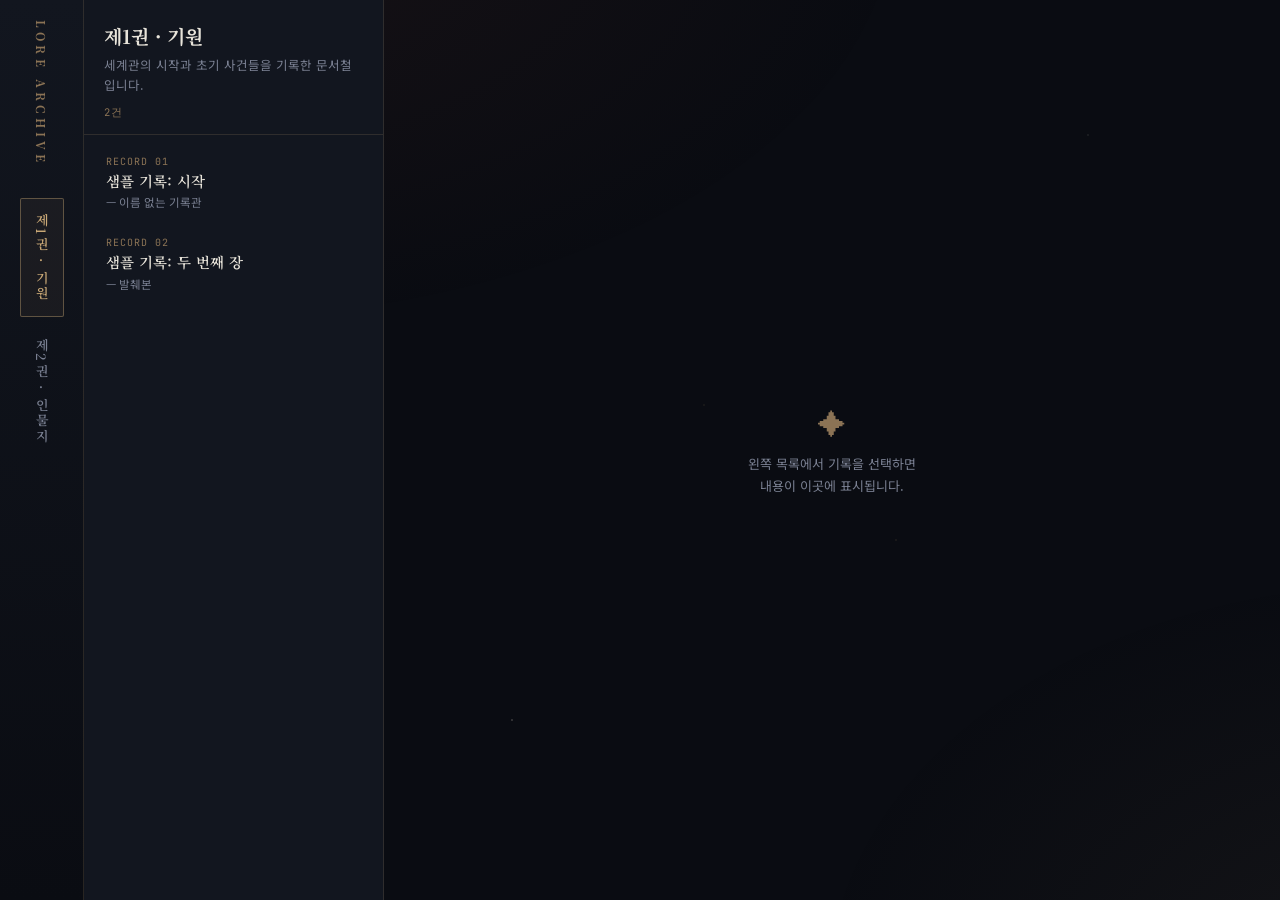
==== lore-viewer/index.html @ 01364e87 "Add files via upload" ====
<!DOCTYPE html>
<html lang="ko">
<head>
<meta charset="UTF-8">
<meta name="viewport" content="width=device-width, initial-scale=1.0">
<title>LORE ARCHIVE</title>
<link rel="preconnect" href="https://fonts.googleapis.com">
<link href="https://fonts.googleapis.com/css2?family=Noto+Serif+KR:wght@400;600;700&family=Noto+Sans+KR:wght@300;400;500;700&family=JetBrains+Mono:wght@400;500&display=swap" rel="stylesheet">
<link rel="stylesheet" href="assets/style.css">
</head>
<body>
  <div class="starfield"></div>
  <div class="void-glow"></div>

  <div class="app">
    <!-- 1열: 문서철 스파인 -->
    <nav class="spine" id="spine">
      <div class="spine__brand">LORE ARCHIVE</div>
      <!-- 문서철 버튼이 JS로 채워집니다 -->
    </nav>

    <!-- 2열: 기록 목록 -->
    <aside class="roster">
      <div class="roster__header">
        <h1 class="roster__title" id="rosterTitle">기록 보관소</h1>
        <p class="roster__desc" id="rosterDesc">문서철을 선택해 기록을 열람하세요.</p>
        <span class="roster__count" id="rosterCount">0건</span>
      </div>
      <ul class="roster__list" id="rosterList"></ul>
    </aside>

    <!-- 3열: 열람 패널 -->
    <main class="reader" id="reader">
      <div class="reader__empty" id="readerEmpty">
        <div class="reader__empty-mark">✦</div>
        <div class="reader__empty-text">왼쪽 목록에서 기록을 선택하면<br>내용이 이곳에 표시됩니다.</div>
      </div>
      <div class="reader__inner" id="readerInner" style="display:none;"></div>
    </main>
  </div>

  <script src="assets/viewer.js"></script>
</body>
</html>
---- lore-viewer/assets/style.css ----
/* ==========================================================================
   LORE ARCHIVE — 디자인 토큰
   Color   : Void(#0A0C12) / Panel(#12161F) / Bronze(#C9A876) / Ember(#B3543A) / Parchment(#E8E4DA) / Mist(#7A8092)
   Type    : Display = Noto Serif KR (700) / Body = Noto Sans KR / Utility = JetBrains Mono
   Layout  : 3열 — 문서철(Books) 세로 스파인 · 기록 목록 · 열람 패널
   Signature: 기록을 열 때 그려지는 "각인선(inscription line)" SVG 디바이더
   ========================================================================== */

:root{
  --void:#0A0C12;
  --panel:#12161F;
  --panel-raised:#171C27;
  --bronze:#C9A876;
  --bronze-dim:#8B7355;
  --ember:#B3543A;
  --parchment:#E8E4DA;
  --mist:#7A8092;
  --line: rgba(201,168,118,0.16);
  --line-strong: rgba(201,168,118,0.4);
  --shadow: 0 20px 60px rgba(0,0,0,0.55);
  --radius: 2px;
  --ease: cubic-bezier(.22,.7,.2,1);
}

*{box-sizing:border-box;}
html,body{height:100%;}
body{
  margin:0;
  background:var(--void);
  color:var(--parchment);
  font-family:'Noto Sans KR', sans-serif;
  overflow:hidden;
}

::selection{ background:var(--bronze); color:var(--void); }

/* 배경 성좌(starfield) — 은은하게, reduced-motion 존중 */
.starfield{
  position:fixed; inset:0; z-index:0; pointer-events:none;
  background:
    radial-gradient(1px 1px at 20% 30%, rgba(201,168,118,.5), transparent),
    radial-gradient(1px 1px at 70% 60%, rgba(201,168,118,.35), transparent),
    radial-gradient(1.5px 1.5px at 40% 80%, rgba(232,228,218,.4), transparent),
    radial-gradient(1px 1px at 85% 15%, rgba(232,228,218,.3), transparent),
    radial-gradient(1px 1px at 55% 45%, rgba(201,168,118,.3), transparent),
    radial-gradient(1px 1px at 10% 70%, rgba(232,228,218,.25), transparent);
  background-size: 100% 100%;
  opacity:.8;
}
.void-glow{
  position:fixed; inset:0; z-index:0; pointer-events:none;
  background: radial-gradient(1200px 700px at 15% -10%, rgba(179,84,58,.08), transparent 60%),
              radial-gradient(1000px 700px at 110% 110%, rgba(201,168,118,.06), transparent 60%);
}

.app{
  position:relative; z-index:1;
  display:grid;
  grid-template-columns: 84px 300px 1fr;
  height:100vh;
}

/* ---------- 1열: 문서철 스파인 ---------- */
.spine{
  border-right:1px solid var(--line);
  background:linear-gradient(180deg, var(--panel), var(--void));
  display:flex; flex-direction:column; align-items:center;
  padding:20px 0;
  overflow-y:auto;
}
.spine__brand{
  writing-mode:vertical-rl;
  font-family:'Noto Serif KR', serif;
  font-weight:700; letter-spacing:.35em;
  font-size:12px; color:var(--bronze-dim);
  margin-bottom:32px;
  text-transform:uppercase;
}
.spine__book{
  writing-mode:vertical-rl;
  width:44px; padding:14px 0;
  margin-bottom:6px;
  font-family:'Noto Serif KR', serif; font-size:13px; font-weight:600;
  letter-spacing:.18em;
  color:var(--mist);
  background:transparent; border:1px solid transparent; border-radius:var(--radius);
  cursor:pointer; text-align:center;
  transition: color .25s var(--ease), border-color .25s var(--ease), background .25s var(--ease);
}
.spine__book:hover{ color:var(--parchment); }
.spine__book.is-active{
  color:var(--bronze);
  border-color:var(--line-strong);
  background:rgba(201,168,118,.06);
}

/* ---------- 2열: 기록 목록 ---------- */
.roster{
  border-right:1px solid var(--line);
  background:var(--panel);
  overflow-y:auto;
  display:flex; flex-direction:column;
}
.roster__header{
  padding:22px 20px 14px;
  border-bottom:1px solid var(--line);
}
.roster__title{
  font-family:'Noto Serif KR', serif; font-weight:700; font-size:19px;
  margin:0 0 6px;
  color:var(--parchment);
}
.roster__desc{
  margin:0; font-size:12.5px; line-height:1.6; color:var(--mist);
}
.roster__count{
  font-family:'JetBrains Mono', monospace; font-size:10.5px;
  letter-spacing:.12em; color:var(--bronze-dim); text-transform:uppercase;
  margin-top:10px; display:block;
}
.roster__list{ list-style:none; margin:0; padding:8px; flex:1; }
.entry-item{
  padding:12px 12px; border-radius:var(--radius);
  cursor:pointer; margin-bottom:2px;
  border-left:2px solid transparent;
  transition: background .2s var(--ease), border-color .2s var(--ease);
}
.entry-item:hover{ background:rgba(201,168,118,.05); }
.entry-item.is-active{
  background:rgba(201,168,118,.08);
  border-left-color:var(--bronze);
}
.entry-item__idx{
  font-family:'JetBrains Mono', monospace; font-size:10px; color:var(--bronze-dim);
  letter-spacing:.1em;
}
.entry-item__title{
  font-family:'Noto Serif KR', serif; font-size:14.5px; font-weight:600;
  color:var(--parchment); margin-top:3px; line-height:1.4;
}
.entry-item__sub{
  font-size:11.5px; color:var(--mist); margin-top:3px;
  overflow:hidden; text-overflow:ellipsis; white-space:nowrap;
}
.roster__empty{ padding:40px 20px; color:var(--mist); font-size:13px; text-align:center; }

/* ---------- 3열: 열람 패널 ---------- */
.reader{ overflow-y:auto; position:relative; }
.reader__inner{
  max-width:760px; margin:0 auto; padding:64px 56px 120px;
  animation: rise .5s var(--ease);
}
@keyframes rise{ from{opacity:0; transform:translateY(8px);} to{opacity:1; transform:translateY(0);} }

.reader__eyebrow{
  font-family:'JetBrains Mono', monospace; font-size:11px; letter-spacing:.2em;
  color:var(--bronze-dim); text-transform:uppercase; margin-bottom:14px;
}
.reader__title{
  font-family:'Noto Serif KR', serif; font-weight:700;
  font-size:36px; line-height:1.3; margin:0 0 10px; color:var(--parchment);
}
.reader__subtitle{
  font-family:'Noto Serif KR', serif; font-style:italic; font-weight:400;
  font-size:16px; color:var(--bronze); margin:0 0 28px; line-height:1.6;
}

/* 시그니처: 각인선 — 열람 시 그려지는 SVG 디바이더 */
.inscription{ width:100%; height:22px; display:block; margin-bottom:32px; overflow:visible; }
.inscription path{
  fill:none; stroke:var(--bronze); stroke-width:1;
  stroke-dasharray: 600; stroke-dashoffset:600;
  animation: draw 1.1s var(--ease) forwards;
}
@keyframes draw{ to{ stroke-dashoffset:0; } }
.inscription circle{ fill:var(--ember); opacity:0; animation: dot .3s ease forwards .9s; }
@keyframes dot{ to{ opacity:1; } }

.reader__body{
  font-size:15.5px; line-height:1.95; color:var(--parchment);
  white-space:pre-wrap; word-break:keep-all;
}
.reader__body p{ margin:0 0 1.3em; }

.reader__footer{
  margin-top:56px; padding-top:20px; border-top:1px solid var(--line);
  display:flex; justify-content:space-between; align-items:center;
  font-family:'JetBrains Mono', monospace; font-size:10.5px; letter-spacing:.1em;
  color:var(--mist); text-transform:uppercase;
}

.reader__empty{
  height:100%; display:flex; flex-direction:column; align-items:center; justify-content:center;
  color:var(--mist); text-align:center; gap:10px;
}
.reader__empty-mark{ font-size:28px; color:var(--bronze-dim); font-family:'Noto Serif KR',serif; }
.reader__empty-text{ font-size:13px; max-width:280px; line-height:1.7; }

/* 스크롤바 */
::-webkit-scrollbar{ width:8px; }
::-webkit-scrollbar-track{ background:transparent; }
::-webkit-scrollbar-thumb{ background:var(--line-strong); border-radius:4px; }

/* 포커스 표시 */
:focus-visible{ outline:1.5px solid var(--bronze); outline-offset:2px; }

/* 모바일 */
@media (max-width:860px){
  .app{ grid-template-columns:1fr; grid-template-rows:auto auto 1fr; height:auto; min-height:100vh; }
  .spine{ flex-direction:row; border-right:none; border-bottom:1px solid var(--line); padding:10px; overflow-x:auto; }
  .spine__brand{ display:none; }
  .spine__book{ writing-mode:horizontal-tb; padding:8px 14px; }
  .roster{ border-right:none; border-bottom:1px solid var(--line); max-height:280px; }
  .reader__inner{ padding:36px 22px 80px; }
  .reader__title{ font-size:28px; }
}

@media (prefers-reduced-motion: reduce){
  .reader__inner{ animation:none; }
  .inscription path{ animation:none; stroke-dashoffset:0; }
  .inscription circle{ animation:none; opacity:1; }
}

/* ---------- 관리자 페이지 전용 ---------- */
.admin-body{ overflow:auto; }
.admin{
  position:relative; z-index:1;
  max-width:920px; margin:0 auto; padding:48px 32px 100px;
}
.admin__header{ margin-bottom:32px; }
.admin__title{
  font-family:'Noto Serif KR', serif; font-weight:700; font-size:28px; margin:0 0 8px;
}
.admin__desc{ color:var(--mist); font-size:13.5px; line-height:1.7; margin:0; max-width:640px; }

.card{
  background:var(--panel); border:1px solid var(--line); border-radius:var(--radius);
  padding:26px; margin-bottom:22px;
}
.card__title{
  font-family:'Noto Serif KR', serif; font-size:16px; font-weight:700; margin:0 0 16px;
  color:var(--bronze);
}
.field{ margin-bottom:16px; }
.field label{
  display:block; font-size:11.5px; letter-spacing:.08em; color:var(--mist);
  text-transform:uppercase; margin-bottom:6px; font-family:'JetBrains Mono', monospace;
}
.field input, .field select, .field textarea{
  width:100%; background:var(--void); border:1px solid var(--line);
  color:var(--parchment); padding:10px 12px; border-radius:var(--radius);
  font-family:'Noto Sans KR', sans-serif; font-size:13.5px;
}
.field textarea{ min-height:160px; resize:vertical; line-height:1.7; }
.field input:focus, .field select:focus, .field textarea:focus{ border-color:var(--bronze); }
.field--row{ display:flex; gap:12px; }
.field--row > *{ flex:1; }

.btn{
  background:transparent; border:1px solid var(--bronze); color:var(--bronze);
  padding:10px 18px; border-radius:var(--radius); font-size:13px; cursor:pointer;
  font-family:'Noto Sans KR', sans-serif; letter-spacing:.02em;
  transition: background .2s var(--ease), color .2s var(--ease);
}
.btn:hover{ background:var(--bronze); color:var(--void); }
.btn--ghost{ border-color:var(--line-strong); color:var(--mist); }
.btn--ghost:hover{ background:rgba(255,255,255,.05); color:var(--parchment); }
.btn--danger{ border-color:var(--ember); color:var(--ember); }
.btn--danger:hover{ background:var(--ember); color:var(--void); }
.btn-row{ display:flex; gap:10px; margin-top:6px; }

.list-row{
  display:flex; justify-content:space-between; align-items:center;
  padding:12px 4px; border-bottom:1px solid var(--line);
  font-size:13.5px;
}
.list-row:last-child{ border-bottom:none; }
.list-row__meta{ color:var(--mist); font-size:11.5px; margin-top:2px; }
.list-row__actions{ display:flex; gap:8px; }
.list-row__actions button{
  background:none; border:none; color:var(--mist); cursor:pointer; font-size:12px;
  text-decoration:underline; padding:2px;
}
.list-row__actions button:hover{ color:var(--bronze); }

.status{
  font-family:'JetBrains Mono', monospace; font-size:12px; letter-spacing:.05em;
  padding:10px 12px; border-radius:var(--radius); margin-top:14px; display:none;
}
.status.is-visible{ display:block; }
.status--ok{ background:rgba(201,168,118,.1); color:var(--bronze); border:1px solid var(--line-strong); }
.status--err{ background:rgba(179,84,58,.12); color:#e08a6f; border:1px solid rgba(179,84,58,.4); }
.status--info{ background:rgba(122,128,146,.1); color:var(--mist); border:1px solid var(--line); }

.hint{ font-size:12px; color:var(--mist); line-height:1.7; margin-top:8px; }
.hint a{ color:var(--bronze); }
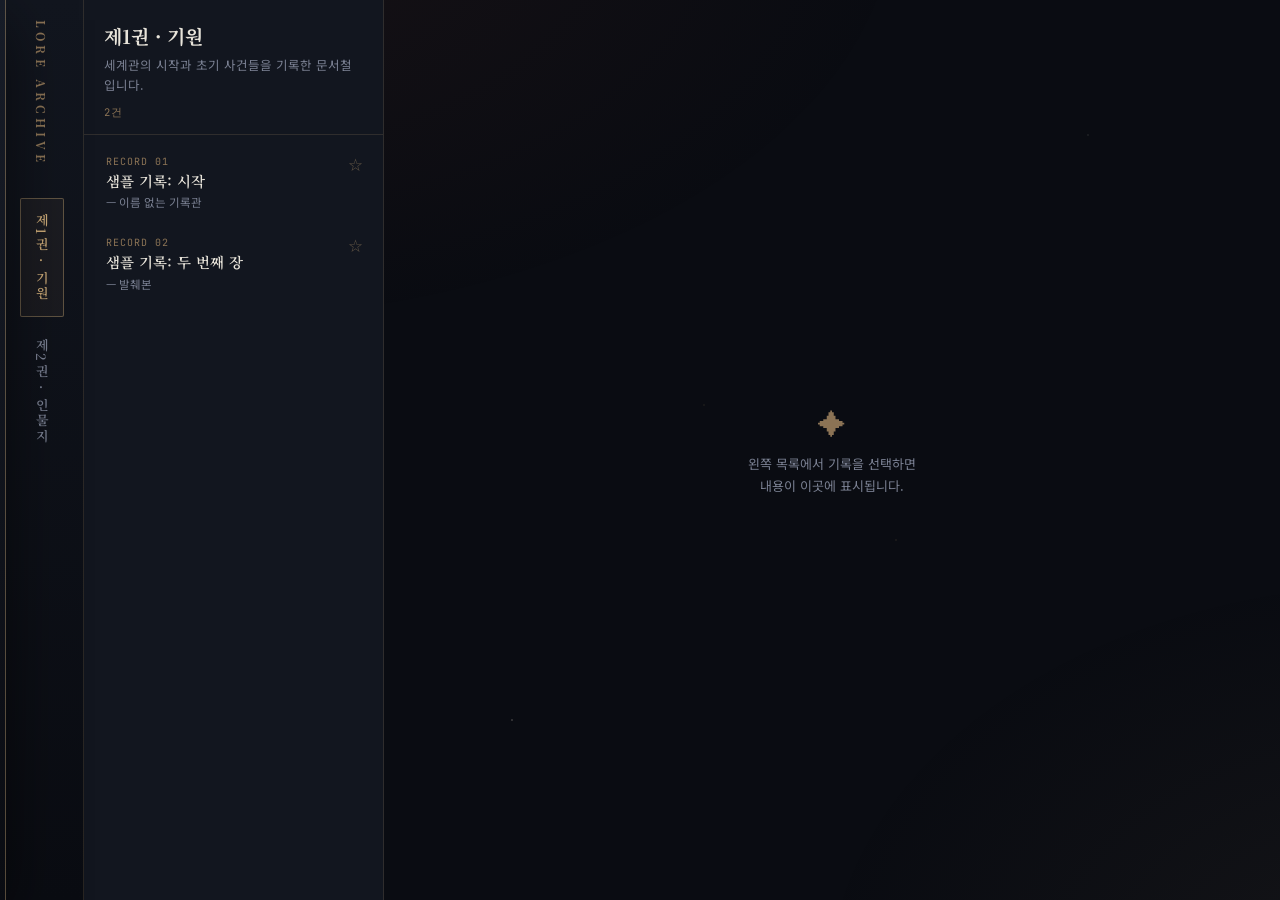
==== commit 74ecec49: "Add files via upload" ====
--- a/lore-viewer/index.html
+++ b/lore-viewer/index.html
@@ -11,6 +11,34 @@
 <body>
   <div class="starfield"></div>
   <div class="void-glow"></div>
+
+  <!-- 좌측 끝 호버 메뉴 -->
+  <div class="edge-trigger" id="edgeTrigger"></div>
+  <nav class="side-menu" id="sideMenu">
+    <div class="side-menu__tab" id="sideMenuTab" role="button" tabindex="0" aria-label="메뉴 열기">☰</div>
+    <div class="side-menu__panel">
+      <div class="side-menu__brand">LORE ARCHIVE</div>
+      <div class="side-menu__user" id="sideMenuUser">게스트로 열람 중</div>
+      <button class="side-menu__item" id="btnLogin" type="button">로그인</button>
+      <button class="side-menu__item" id="btnFavorites" type="button">즐겨찾기</button>
+      <button class="side-menu__item" id="btnTags" type="button">태그</button>
+      <div class="side-menu__divider"></div>
+      <button class="side-menu__item side-menu__item--admin" id="btnAdmin" type="button">관리자 페이지로 이동</button>
+    </div>
+  </nav>
+
+  <!-- 공용 모달 (로그인 / 관리자 비밀번호) -->
+  <div class="modal-overlay" id="modalOverlay">
+    <div class="modal">
+      <div class="modal__title" id="modalTitle"></div>
+      <input class="modal__input" id="modalInput" autocomplete="off">
+      <div class="modal__error" id="modalError"></div>
+      <div class="modal__actions">
+        <button class="btn btn--ghost" id="modalCancel" type="button">취소</button>
+        <button class="btn" id="modalConfirm" type="button">확인</button>
+      </div>
+    </div>
+  </div>
 
   <div class="app">
     <!-- 1열: 문서철 스파인 -->
--- a/lore-viewer/assets/style.css
+++ b/lore-viewer/assets/style.css
@@ -60,6 +60,109 @@
   height:100vh;
 }
 
+/* ---------- 좌측 끝 호버 메뉴 ---------- */
+.edge-trigger{
+  position:fixed; top:0; left:0; width:14px; height:100vh; z-index:40;
+}
+.side-menu{
+  position:fixed; top:0; left:0; height:100vh; z-index:41;
+  display:flex; align-items:stretch;
+  transform:translateX(calc(-100% + 6px));
+  transition: transform .3s var(--ease);
+}
+.side-menu.is-open{ transform:translateX(0); }
+.side-menu__tab{
+  width:6px; align-self:center; height:64px; margin:auto 0;
+  background:var(--bronze); border-radius:0 3px 3px 0; opacity:.55;
+  cursor:pointer; transition: opacity .2s var(--ease), width .2s var(--ease);
+}
+.side-menu:hover .side-menu__tab, .side-menu.is-open .side-menu__tab{ opacity:.9; }
+.side-menu__panel{
+  width:236px; height:100%; overflow-y:auto;
+  background:linear-gradient(180deg, var(--panel-raised), var(--void));
+  border-right:1px solid var(--line-strong);
+  box-shadow: var(--shadow);
+  padding:24px 18px; display:flex; flex-direction:column; gap:4px;
+}
+.side-menu__brand{
+  font-family:'Noto Serif KR', serif; font-weight:700; letter-spacing:.2em;
+  font-size:13px; color:var(--bronze); text-transform:uppercase; margin-bottom:4px;
+}
+.side-menu__user{
+  font-size:11.5px; color:var(--mist); margin-bottom:16px;
+  font-family:'JetBrains Mono', monospace; letter-spacing:.03em;
+}
+.side-menu__item{
+  display:block; width:100%; text-align:left;
+  background:transparent; border:1px solid transparent; border-radius:var(--radius);
+  color:var(--parchment); font-family:'Noto Sans KR', sans-serif; font-size:13.5px;
+  padding:11px 12px; cursor:pointer;
+  transition: background .2s var(--ease), border-color .2s var(--ease), color .2s var(--ease);
+}
+.side-menu__item:hover{ background:rgba(201,168,118,.08); border-color:var(--line); }
+.side-menu__item.is-active{ color:var(--bronze); border-color:var(--line-strong); background:rgba(201,168,118,.06); }
+.side-menu__item--admin{ color:var(--ember); }
+.side-menu__item--admin:hover{ background:rgba(179,84,58,.12); border-color:rgba(179,84,58,.4); }
+.side-menu__divider{ height:1px; background:var(--line); margin:10px 0; }
+
+/* ---------- 모달 ---------- */
+.modal-overlay{
+  position:fixed; inset:0; z-index:60; display:none;
+  align-items:center; justify-content:center;
+  background:rgba(10,12,18,.72); backdrop-filter:blur(2px);
+}
+.modal-overlay.is-open{ display:flex; }
+.modal{
+  width:min(360px, 90vw); background:var(--panel-raised);
+  border:1px solid var(--line-strong); border-radius:var(--radius);
+  box-shadow:var(--shadow); padding:22px;
+}
+.modal__title{
+  font-family:'Noto Serif KR', serif; font-weight:700; font-size:15px;
+  color:var(--parchment); margin-bottom:14px;
+}
+.modal__input{
+  width:100%; background:var(--void); border:1px solid var(--line);
+  color:var(--parchment); padding:10px 12px; border-radius:var(--radius);
+  font-family:'Noto Sans KR', sans-serif; font-size:13.5px;
+}
+.modal__input:focus{ border-color:var(--bronze); }
+.modal__error{
+  font-size:11.5px; color:#e08a6f; min-height:16px; margin-top:8px;
+}
+.modal__actions{ display:flex; justify-content:flex-end; gap:10px; margin-top:12px; }
+
+/* ---------- 즐겨찾기 / 태그 ---------- */
+.entry-item{ position:relative; }
+.entry-item__star{
+  position:absolute; top:10px; right:8px;
+  background:none; border:none; cursor:pointer;
+  font-size:15px; color:var(--line-strong); line-height:1; padding:4px;
+}
+.entry-item__star:hover{ color:var(--bronze); }
+.entry-item__star.is-fav{ color:var(--bronze); }
+.entry-item__tags{ display:flex; flex-wrap:wrap; gap:4px; margin-top:6px; }
+.tag-chip{
+  font-family:'JetBrains Mono', monospace; font-size:10px; letter-spacing:.04em;
+  color:var(--bronze-dim); border:1px solid var(--line); border-radius:10px;
+  padding:2px 8px;
+}
+.tag-cloud{ display:flex; flex-wrap:wrap; gap:8px; padding:14px 16px; }
+.tag-cloud__item{
+  background:transparent; border:1px solid var(--line-strong); border-radius:14px;
+  color:var(--parchment); font-size:12.5px; padding:6px 14px; cursor:pointer;
+  font-family:'Noto Sans KR', sans-serif;
+  transition: background .2s var(--ease), color .2s var(--ease);
+}
+.tag-cloud__item:hover{ background:rgba(201,168,118,.1); color:var(--bronze); }
+.tag-cloud__count{ color:var(--mist); font-size:10.5px; margin-left:4px; }
+.roster__back{
+  margin:10px 16px 0; background:none; border:none; color:var(--mist);
+  font-size:12px; cursor:pointer; text-align:left; padding:2px;
+}
+.roster__back:hover{ color:var(--bronze); }
+.reader__tags{ display:flex; flex-wrap:wrap; gap:6px; margin:-8px 0 24px; }
+
 /* ---------- 1열: 문서철 스파인 ---------- */
 .spine{
   border-right:1px solid var(--line);
@@ -213,6 +316,7 @@
   .roster{ border-right:none; border-bottom:1px solid var(--line); max-height:280px; }
   .reader__inner{ padding:36px 22px 80px; }
   .reader__title{ font-size:28px; }
+  .side-menu__panel{ width:78vw; max-width:280px; }
 }
 
 @media (prefers-reduced-motion: reduce){
